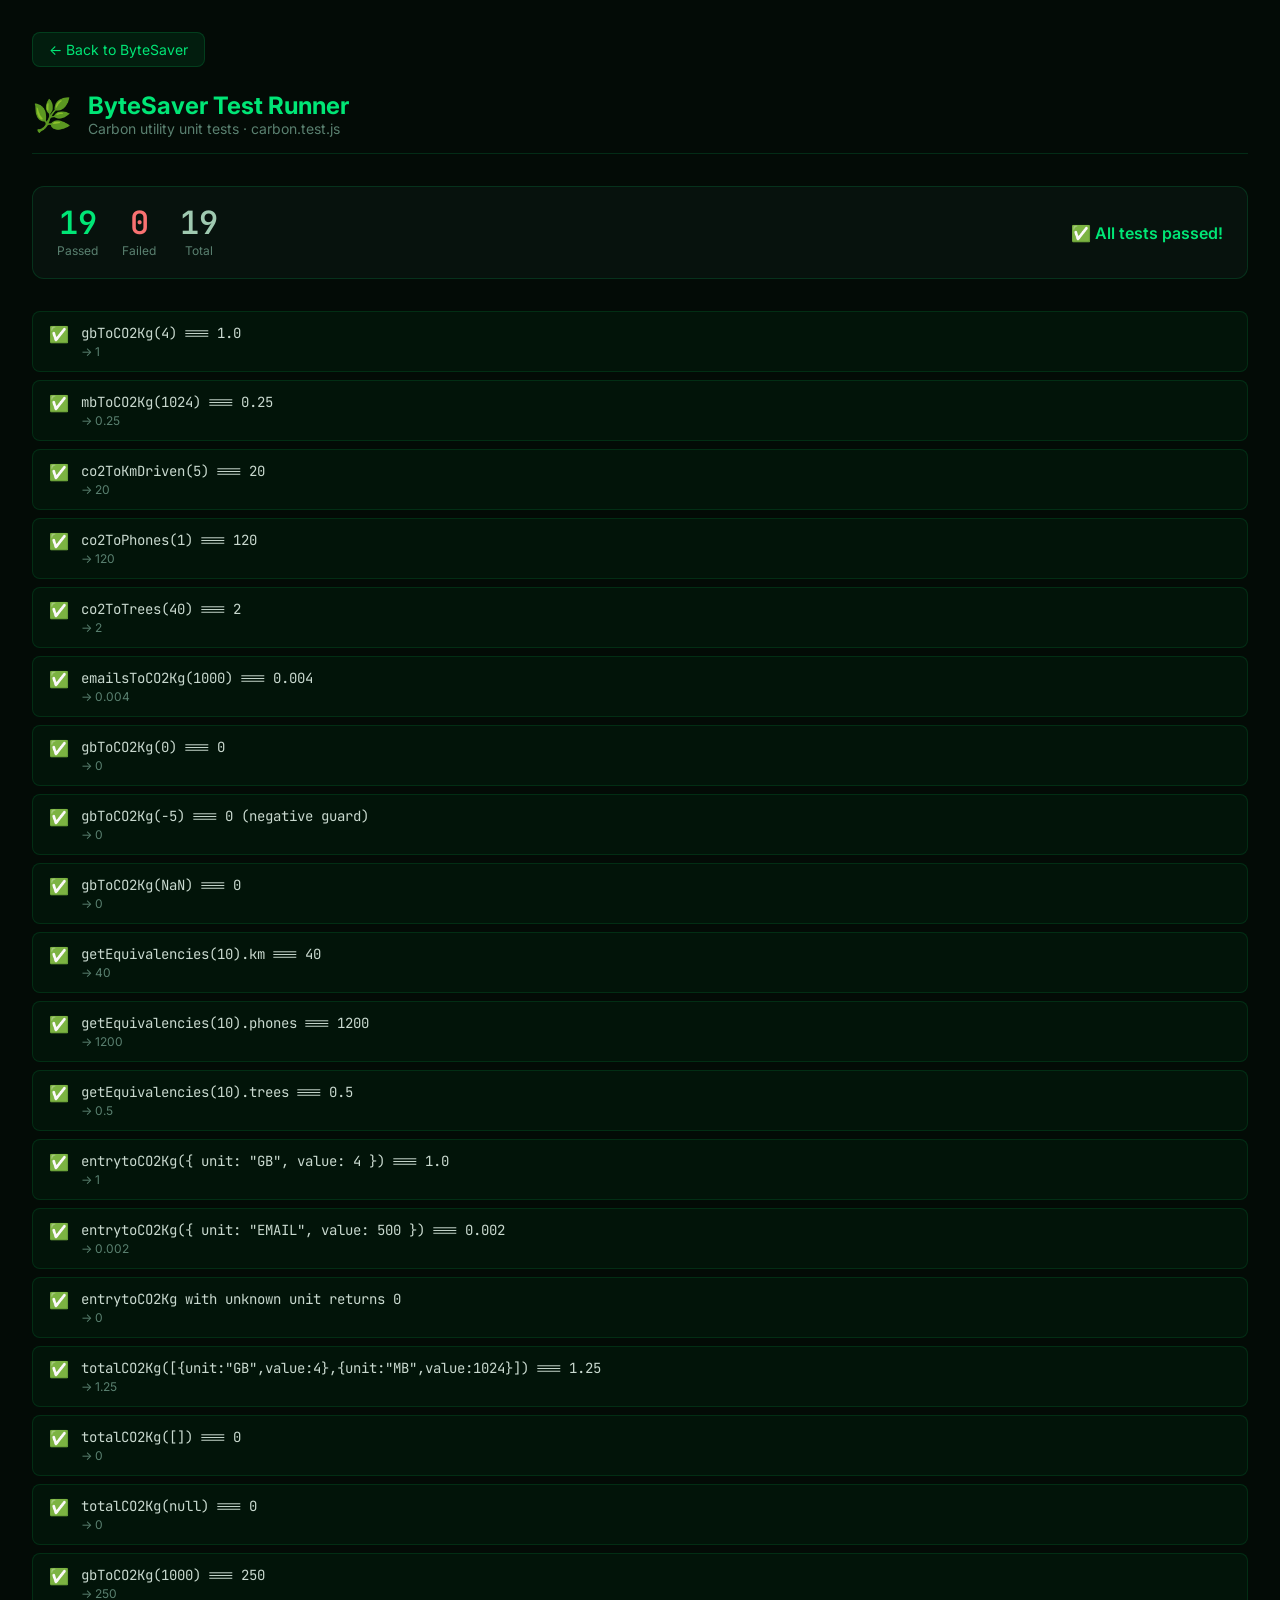
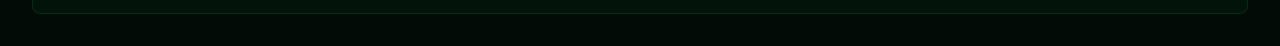
==== tests/tests.html @ 008fed0b "feat: initial release - Project ByteSaver v1.0 Gamified digital carbon footprint awareness platform." ====
<!DOCTYPE html>
<html lang="en">
<head>
  <meta charset="UTF-8"/>
  <meta name="viewport" content="width=device-width, initial-scale=1"/>
  <title>ByteSaver — Test Runner</title>
  <style>
    @import url('https://fonts.googleapis.com/css2?family=JetBrains+Mono:wght@400;600&family=Inter:wght@400;600&display=swap');
    *, *::before, *::after { box-sizing: border-box; margin: 0; padding: 0; }
    body {
      background: #030b06;
      color: #e8fdf0;
      font-family: 'Inter', sans-serif;
      padding: 2rem;
      min-height: 100vh;
    }
    .header {
      display: flex;
      align-items: center;
      gap: 1rem;
      margin-bottom: 2rem;
      padding-bottom: 1rem;
      border-bottom: 1px solid rgba(0,230,118,0.15);
    }
    h1 { font-size: 1.5rem; color: #00e676; }
    .subtitle { font-size: 0.875rem; color: #5a8070; }
    .summary {
      display: flex;
      gap: 1.5rem;
      margin-bottom: 2rem;
      padding: 1.25rem 1.5rem;
      background: rgba(9,21,16,0.8);
      border: 1px solid rgba(0,230,118,0.15);
      border-radius: 12px;
      flex-wrap: wrap;
    }
    .summary-item { text-align: center; }
    .summary-num {
      font-family: 'JetBrains Mono', monospace;
      font-size: 2rem;
      font-weight: 600;
      line-height: 1;
    }
    .summary-lbl { font-size: 0.75rem; color: #5a8070; margin-top: 4px; }
    .pass-num { color: #00e676; }
    .fail-num { color: #f87171; }
    .total-num { color: #9fc9b0; }
    .tests { display: flex; flex-direction: column; gap: 0.5rem; }
    .test {
      display: flex;
      align-items: flex-start;
      gap: 0.75rem;
      padding: 0.75rem 1rem;
      border-radius: 8px;
      font-size: 0.875rem;
      border: 1px solid transparent;
    }
    .test.pass {
      background: rgba(0,192,90,0.05);
      border-color: rgba(0,192,90,0.15);
    }
    .test.fail {
      background: rgba(248,113,113,0.05);
      border-color: rgba(248,113,113,0.2);
    }
    .test-icon { flex-shrink: 0; font-size: 1rem; }
    .test-desc { color: #c9d9cf; flex: 1; font-family: 'JetBrains Mono', monospace; }
    .test-detail { font-size: 0.75rem; color: #5a8070; margin-top: 2px; }
    .test-detail.fail-detail { color: #f87171; }
    .loading { color: #5a8070; font-style: italic; }
    .back-btn {
      display: inline-flex; align-items: center; gap: 0.5rem;
      padding: 0.5rem 1rem;
      background: rgba(0,192,90,0.1);
      border: 1px solid rgba(0,192,90,0.2);
      border-radius: 8px;
      color: #00e676;
      font-family: 'Inter', sans-serif;
      font-size: 0.875rem;
      cursor: pointer;
      text-decoration: none;
      transition: all 0.2s;
      margin-bottom: 1.5rem;
    }
    .back-btn:hover { background: rgba(0,192,90,0.15); }
  </style>
</head>
<body>
  <a href="../index.html" class="back-btn">← Back to ByteSaver</a>

  <div class="header">
    <span style="font-size:2rem">🌿</span>
    <div>
      <h1>ByteSaver Test Runner</h1>
      <div class="subtitle">Carbon utility unit tests · carbon.test.js</div>
    </div>
  </div>

  <div class="summary" id="summary">
    <div class="loading">Running tests…</div>
  </div>

  <div class="tests" id="tests-output" role="list" aria-label="Test results">
    <div class="loading">Loading…</div>
  </div>

  <script type="module">
    import { getTestResults, runSummary } from './carbon.test.js';

    const results = getTestResults();
    const { pass, fail, total } = runSummary();

    // Summary
    document.querySelector('#summary').innerHTML = `
      <div class="summary-item">
        <div class="summary-num pass-num">${pass}</div>
        <div class="summary-lbl">Passed</div>
      </div>
      <div class="summary-item">
        <div class="summary-num fail-num">${fail}</div>
        <div class="summary-lbl">Failed</div>
      </div>
      <div class="summary-item">
        <div class="summary-num total-num">${total}</div>
        <div class="summary-lbl">Total</div>
      </div>
      <div class="summary-item" style="margin-left:auto;align-self:center">
        ${fail === 0
          ? '<span style="color:#00e676;font-weight:600">✅ All tests passed!</span>'
          : `<span style="color:#f87171;font-weight:600">❌ ${fail} test${fail > 1 ? 's' : ''} failed</span>`
        }
      </div>`;

    // Individual results
    const output = document.querySelector('#tests-output');
    output.innerHTML = results.map((r) => `
      <div class="test ${r.pass ? 'pass' : 'fail'}" role="listitem" aria-label="${r.pass ? 'PASS' : 'FAIL'}: ${r.description}">
        <span class="test-icon">${r.pass ? '✅' : '❌'}</span>
        <div>
          <div class="test-desc">${r.description}</div>
          ${!r.pass
            ? `<div class="test-detail fail-detail">Expected: ${r.expected} · Got: ${r.actual}</div>`
            : `<div class="test-detail">→ ${r.actual}</div>`
          }
        </div>
      </div>`).join('');

    // Page title
    document.title = `ByteSaver Tests — ${pass}/${total} passed`;
  </script>
</body>
</html>
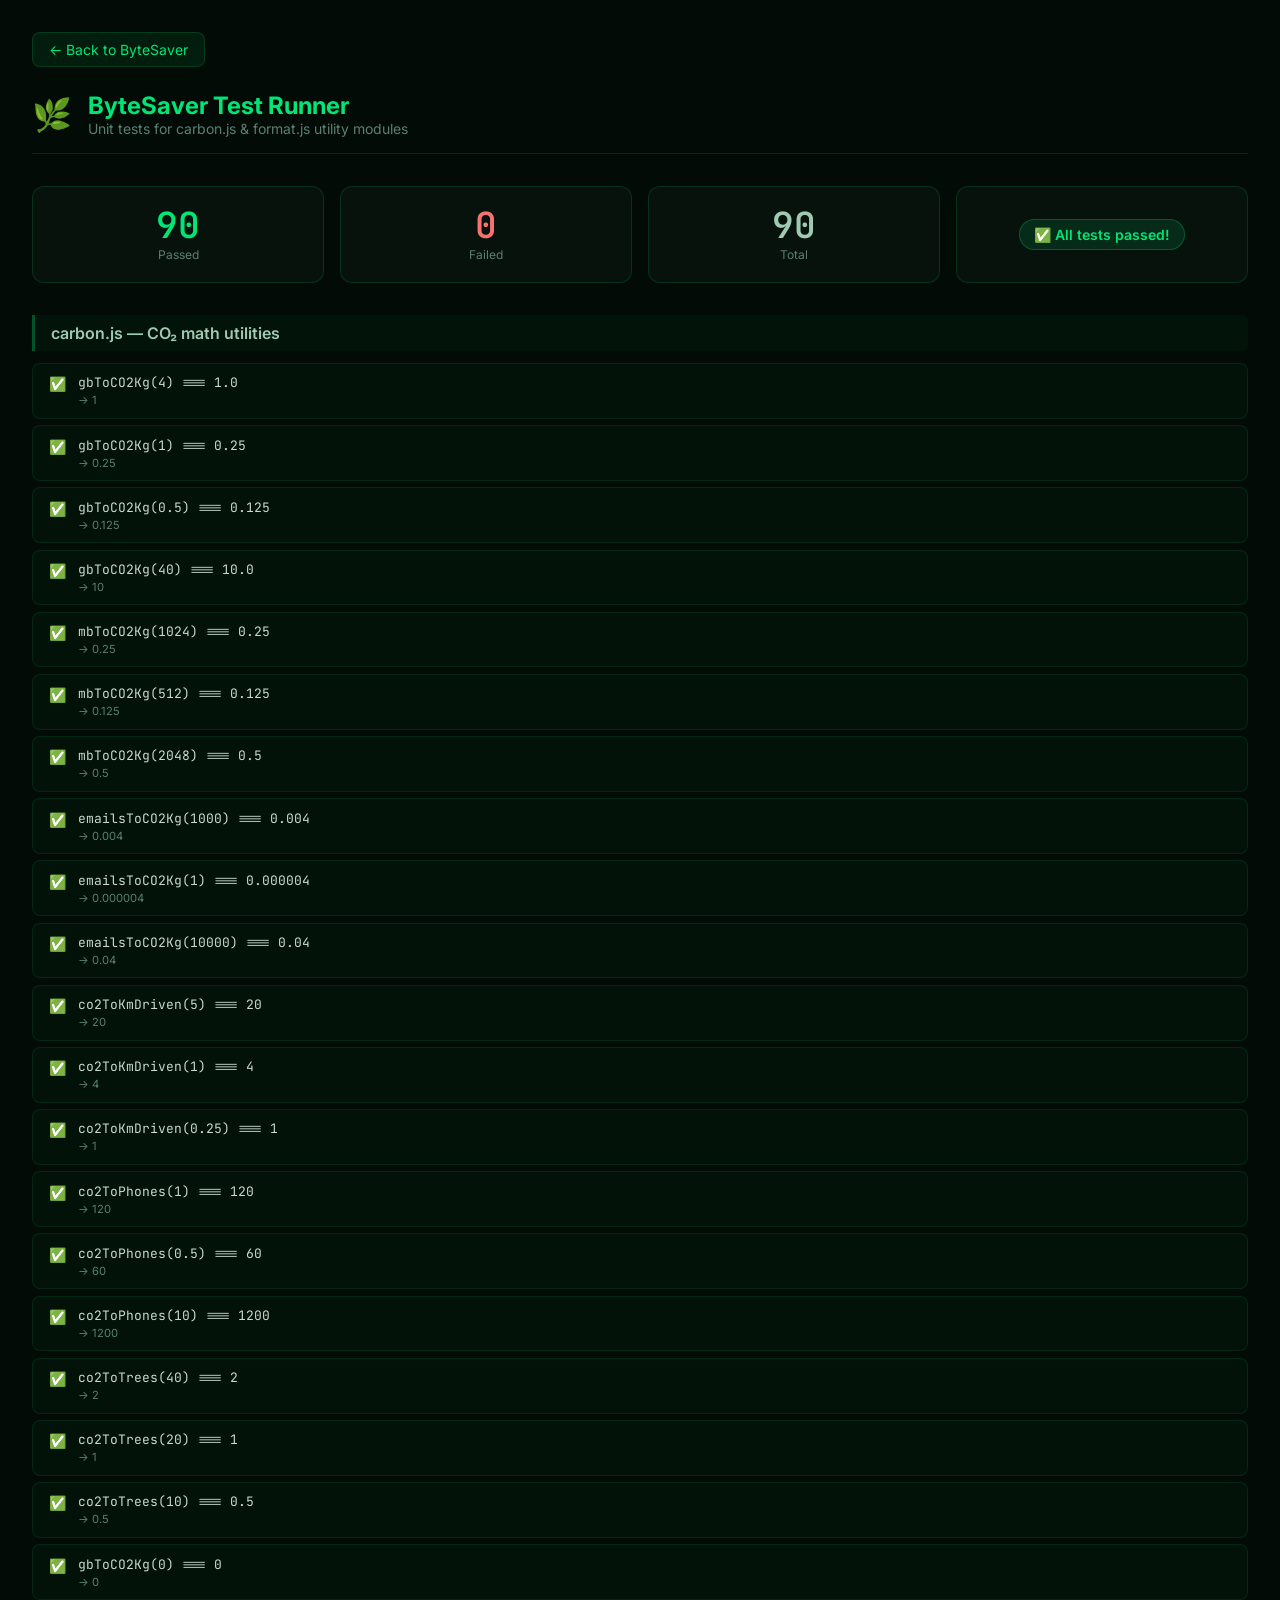
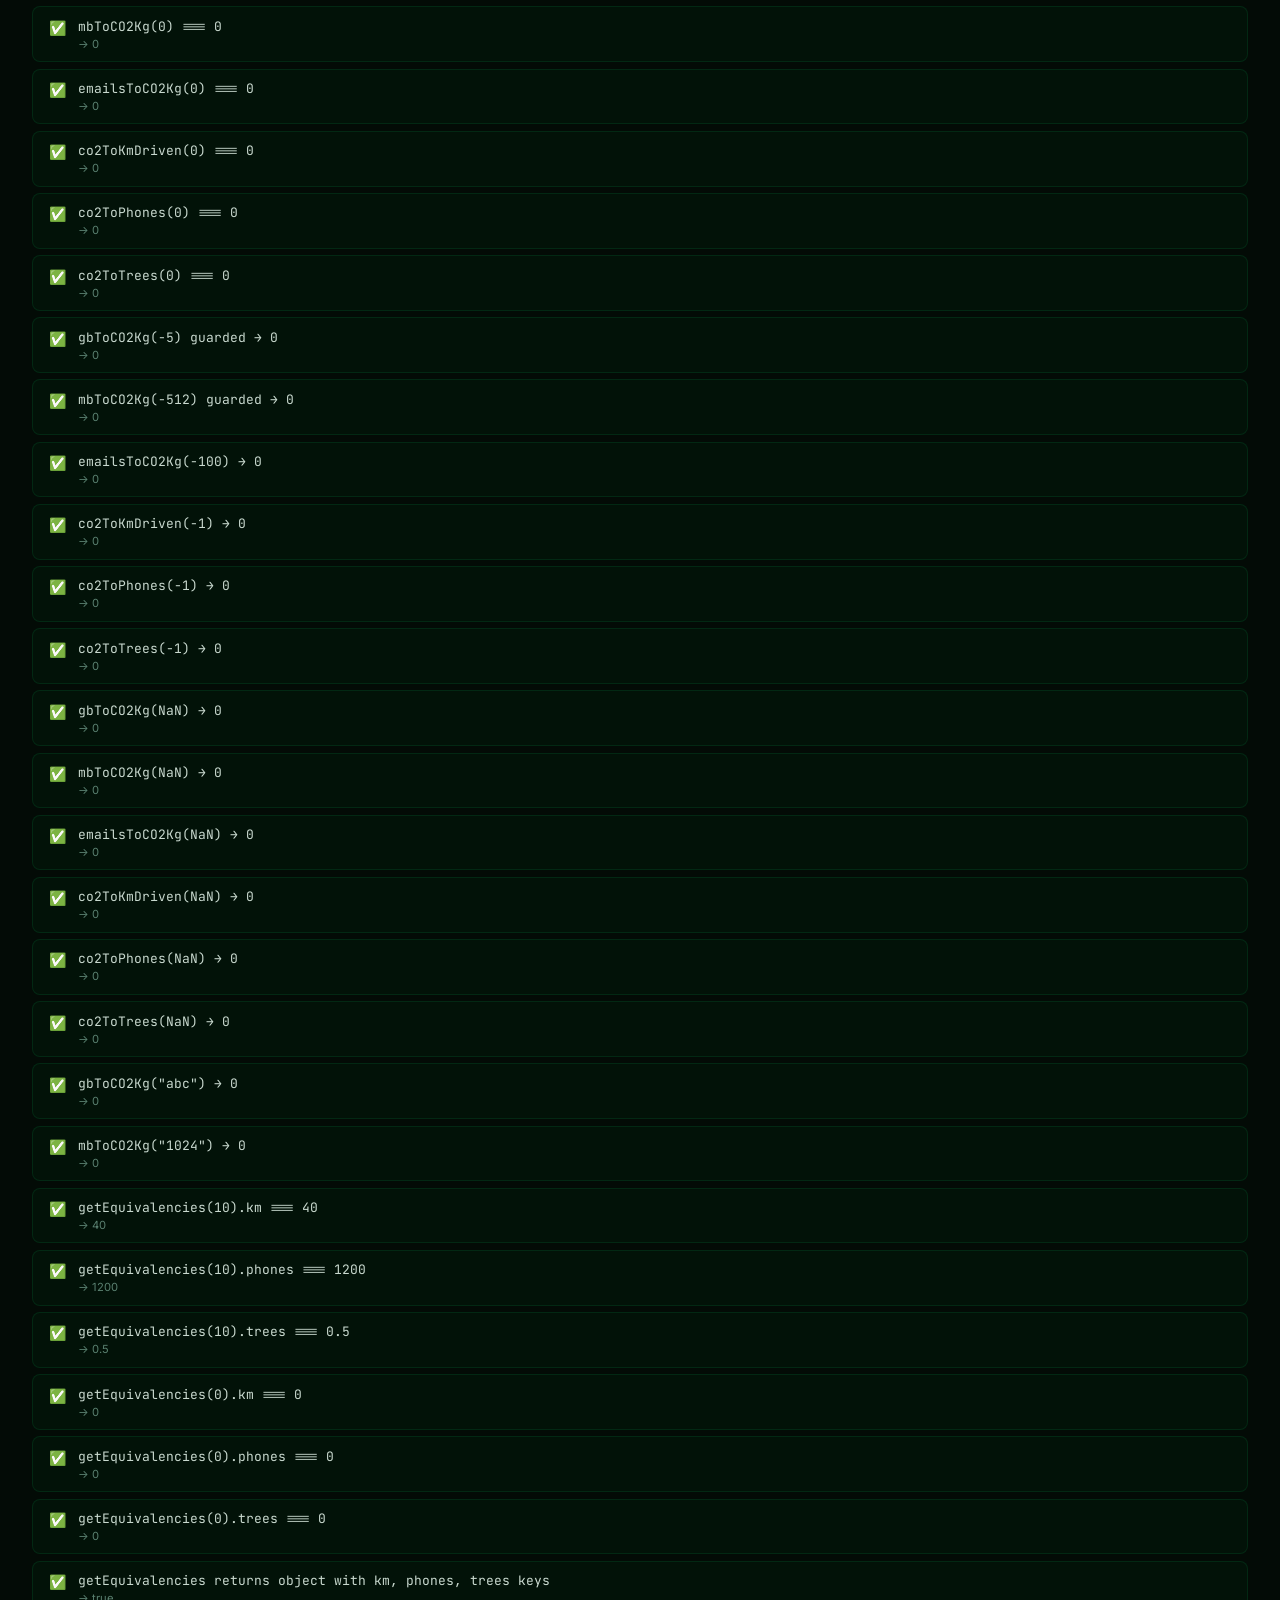
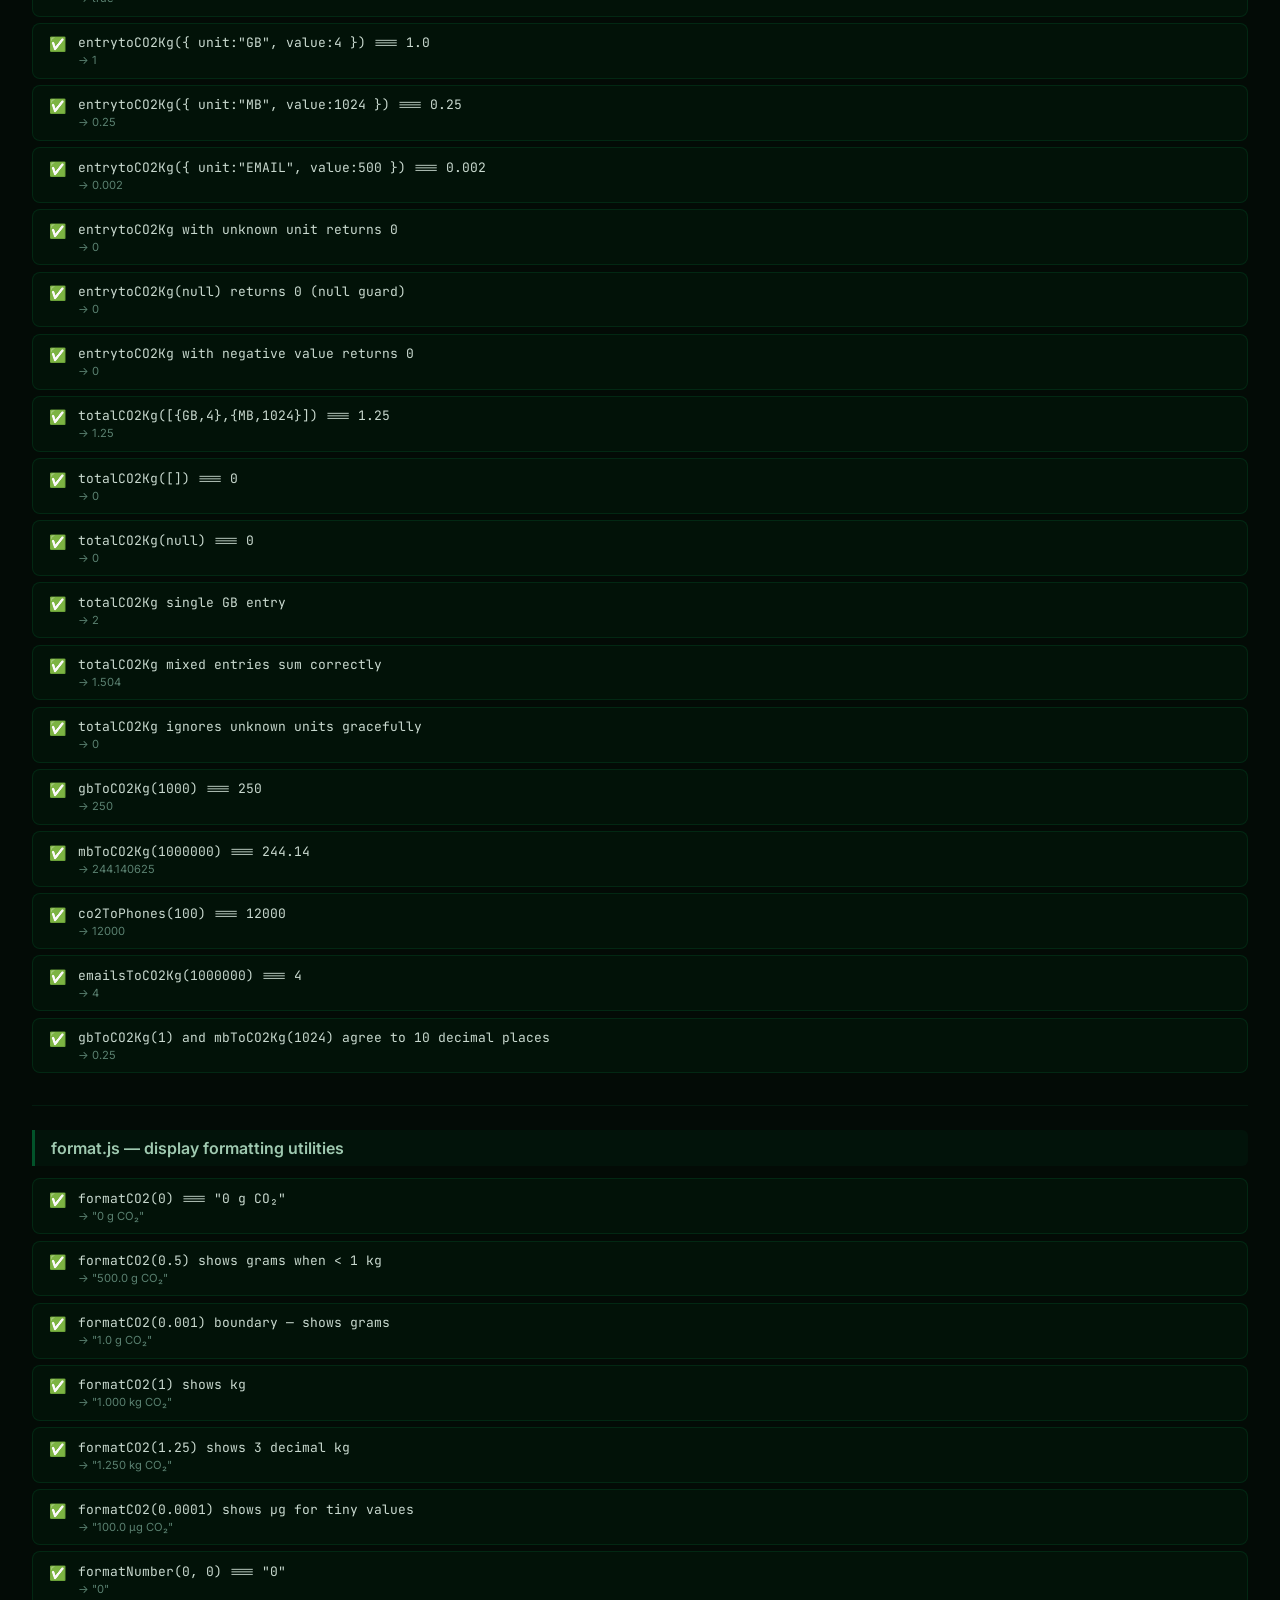
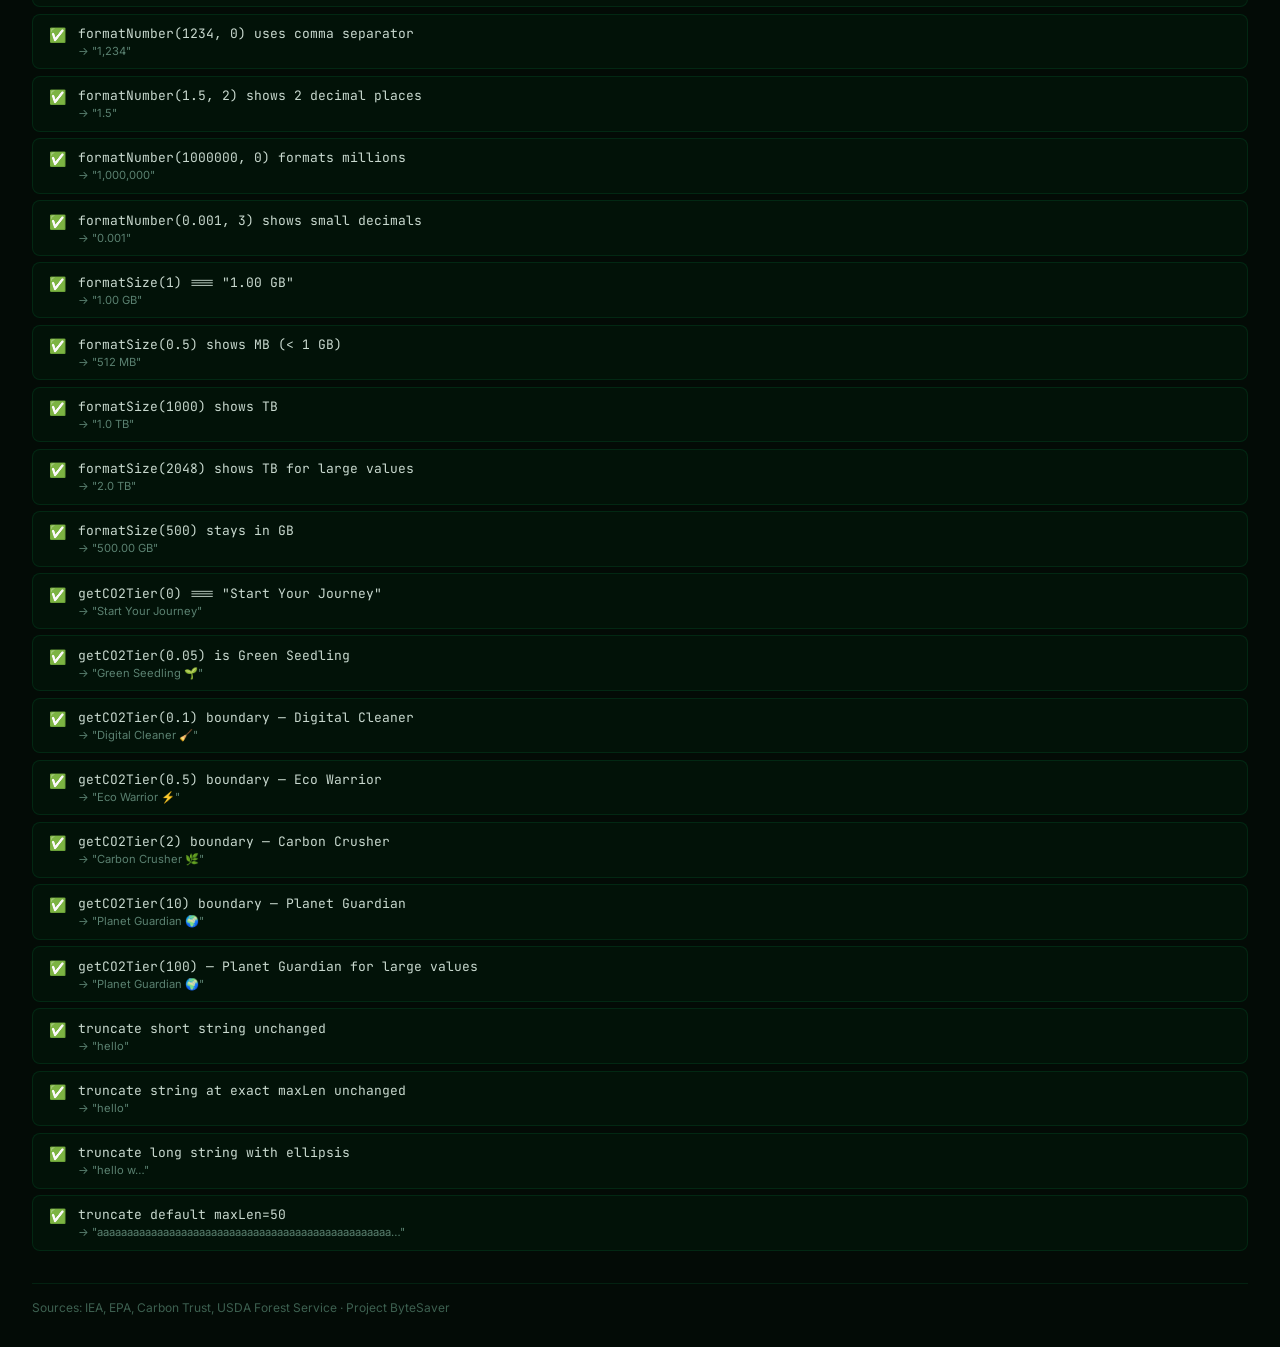
==== commit b74e6907: "test+refactor: massively expand test coverage and improve code quality Testing improvements (68 -> 9" ====
--- a/tests/tests.html
+++ b/tests/tests.html
@@ -4,6 +4,7 @@
   <meta charset="UTF-8"/>
   <meta name="viewport" content="width=device-width, initial-scale=1"/>
   <title>ByteSaver — Test Runner</title>
+  <meta name="description" content="Browser-based unit test runner for Project ByteSaver utility functions."/>
   <style>
     @import url('https://fonts.googleapis.com/css2?family=JetBrains+Mono:wght@400;600&family=Inter:wght@400;600&display=swap');
     *, *::before, *::after { box-sizing: border-box; margin: 0; padding: 0; }
@@ -23,21 +24,33 @@
       border-bottom: 1px solid rgba(0,230,118,0.15);
     }
     h1 { font-size: 1.5rem; color: #00e676; }
+    h2 {
+      font-size: 1rem;
+      font-weight: 600;
+      color: #9fc9b0;
+      margin: 1.5rem 0 0.75rem;
+      padding: 0.5rem 1rem;
+      background: rgba(0,230,118,0.04);
+      border-left: 3px solid rgba(0,230,118,0.3);
+      border-radius: 0 6px 6px 0;
+    }
     .subtitle { font-size: 0.875rem; color: #5a8070; }
-    .summary {
-      display: flex;
-      gap: 1.5rem;
+    .summary-grid {
+      display: grid;
+      grid-template-columns: repeat(auto-fit, minmax(160px, 1fr));
+      gap: 1rem;
       margin-bottom: 2rem;
+    }
+    .summary-card {
       padding: 1.25rem 1.5rem;
       background: rgba(9,21,16,0.8);
       border: 1px solid rgba(0,230,118,0.15);
       border-radius: 12px;
-      flex-wrap: wrap;
-    }
-    .summary-item { text-align: center; }
+      text-align: center;
+    }
     .summary-num {
       font-family: 'JetBrains Mono', monospace;
-      font-size: 2rem;
+      font-size: 2.25rem;
       font-weight: 600;
       line-height: 1;
     }
@@ -45,27 +58,51 @@
     .pass-num { color: #00e676; }
     .fail-num { color: #f87171; }
     .total-num { color: #9fc9b0; }
-    .tests { display: flex; flex-direction: column; gap: 0.5rem; }
+    .status-badge {
+      display: inline-flex;
+      align-items: center;
+      gap: 0.4rem;
+      padding: 0.4rem 0.9rem;
+      border-radius: 9999px;
+      font-size: 0.875rem;
+      font-weight: 600;
+    }
+    .status-badge.all-pass {
+      background: rgba(0,230,118,0.12);
+      color: #00e676;
+      border: 1px solid rgba(0,230,118,0.25);
+    }
+    .status-badge.has-fail {
+      background: rgba(248,113,113,0.1);
+      color: #f87171;
+      border: 1px solid rgba(248,113,113,0.25);
+    }
+    .tests { display: flex; flex-direction: column; gap: 0.4rem; margin-bottom: 2rem; }
     .test {
       display: flex;
       align-items: flex-start;
       gap: 0.75rem;
-      padding: 0.75rem 1rem;
+      padding: 0.65rem 1rem;
       border-radius: 8px;
-      font-size: 0.875rem;
+      font-size: 0.8125rem;
       border: 1px solid transparent;
     }
     .test.pass {
-      background: rgba(0,192,90,0.05);
-      border-color: rgba(0,192,90,0.15);
+      background: rgba(0,192,90,0.04);
+      border-color: rgba(0,192,90,0.12);
     }
     .test.fail {
       background: rgba(248,113,113,0.05);
       border-color: rgba(248,113,113,0.2);
     }
-    .test-icon { flex-shrink: 0; font-size: 1rem; }
-    .test-desc { color: #c9d9cf; flex: 1; font-family: 'JetBrains Mono', monospace; }
-    .test-detail { font-size: 0.75rem; color: #5a8070; margin-top: 2px; }
+    .test-icon { flex-shrink: 0; font-size: 0.875rem; line-height: 1.4; }
+    .test-desc {
+      color: #c9d9cf;
+      flex: 1;
+      font-family: 'JetBrains Mono', monospace;
+      word-break: break-word;
+    }
+    .test-detail { font-size: 0.7rem; color: #5a8070; margin-top: 2px; }
     .test-detail.fail-detail { color: #f87171; }
     .loading { color: #5a8070; font-style: italic; }
     .back-btn {
@@ -83,70 +120,110 @@
       margin-bottom: 1.5rem;
     }
     .back-btn:hover { background: rgba(0,192,90,0.15); }
+    .suite-divider { border: none; border-top: 1px solid rgba(0,230,118,0.08); margin: 1.5rem 0 0; }
+    .footer {
+      margin-top: 2rem;
+      padding-top: 1rem;
+      border-top: 1px solid rgba(0,230,118,0.1);
+      font-size: 0.75rem;
+      color: #3d6050;
+    }
   </style>
 </head>
 <body>
-  <a href="../index.html" class="back-btn">← Back to ByteSaver</a>
-
-  <div class="header">
-    <span style="font-size:2rem">🌿</span>
+  <a href="../index.html" class="back-btn" aria-label="Back to ByteSaver app">← Back to ByteSaver</a>
+
+  <div class="header" role="banner">
+    <span style="font-size:2rem" aria-hidden="true">🌿</span>
     <div>
       <h1>ByteSaver Test Runner</h1>
-      <div class="subtitle">Carbon utility unit tests · carbon.test.js</div>
+      <div class="subtitle">Unit tests for carbon.js &amp; format.js utility modules</div>
     </div>
   </div>
 
-  <div class="summary" id="summary">
+  <!-- Combined summary -->
+  <div class="summary-grid" id="summary" aria-label="Test summary" aria-live="polite">
     <div class="loading">Running tests…</div>
   </div>
 
-  <div class="tests" id="tests-output" role="list" aria-label="Test results">
+  <!-- carbon.js suite -->
+  <h2 id="suite-carbon-title">carbon.js — CO₂ math utilities</h2>
+  <div class="tests" id="suite-carbon" role="list" aria-labelledby="suite-carbon-title">
     <div class="loading">Loading…</div>
   </div>
 
+  <hr class="suite-divider"/>
+
+  <!-- format.js suite -->
+  <h2 id="suite-format-title">format.js — display formatting utilities</h2>
+  <div class="tests" id="suite-format" role="list" aria-labelledby="suite-format-title">
+    <div class="loading">Loading…</div>
+  </div>
+
+  <footer class="footer">
+    <p>Sources: IEA, EPA, Carbon Trust, USDA Forest Service · Project ByteSaver</p>
+  </footer>
+
   <script type="module">
-    import { getTestResults, runSummary } from './carbon.test.js';
-
-    const results = getTestResults();
-    const { pass, fail, total } = runSummary();
-
-    // Summary
+    import { getTestResults as carbonResults, runSummary as carbonSummary } from './carbon.test.js';
+    import { getTestResults as formatResults, runSummary as formatSummary } from './format.test.js';
+
+    /**
+     * Renders a list of test result objects into a container element.
+     * @param {HTMLElement} container
+     * @param {Array<{description:string, actual:*, expected:*, pass:boolean}>} results
+     */
+    function renderSuite(container, results) {
+      container.innerHTML = results.map((r) => `
+        <div class="test ${r.pass ? 'pass' : 'fail'}" role="listitem"
+             aria-label="${r.pass ? 'PASS' : 'FAIL'}: ${r.description}">
+          <span class="test-icon" aria-hidden="true">${r.pass ? '✅' : '❌'}</span>
+          <div>
+            <div class="test-desc">${r.description}</div>
+            ${!r.pass
+              ? `<div class="test-detail fail-detail">Expected: ${JSON.stringify(r.expected)} · Got: ${JSON.stringify(r.actual)}</div>`
+              : `<div class="test-detail">→ ${JSON.stringify(r.actual)}</div>`
+            }
+          </div>
+        </div>`).join('');
+    }
+
+    // Run suites
+    const cResults = carbonResults();
+    const fResults = formatResults();
+    const cSum     = carbonSummary();
+    const fSum     = formatSummary();
+
+    const totalPass = cSum.pass + fSum.pass;
+    const totalFail = cSum.fail + fSum.fail;
+    const totalAll  = cSum.total + fSum.total;
+
+    // Combined summary cards
     document.querySelector('#summary').innerHTML = `
-      <div class="summary-item">
-        <div class="summary-num pass-num">${pass}</div>
+      <div class="summary-card">
+        <div class="summary-num pass-num">${totalPass}</div>
         <div class="summary-lbl">Passed</div>
       </div>
-      <div class="summary-item">
-        <div class="summary-num fail-num">${fail}</div>
+      <div class="summary-card">
+        <div class="summary-num fail-num">${totalFail}</div>
         <div class="summary-lbl">Failed</div>
       </div>
-      <div class="summary-item">
-        <div class="summary-num total-num">${total}</div>
+      <div class="summary-card">
+        <div class="summary-num total-num">${totalAll}</div>
         <div class="summary-lbl">Total</div>
       </div>
-      <div class="summary-item" style="margin-left:auto;align-self:center">
-        ${fail === 0
-          ? '<span style="color:#00e676;font-weight:600">✅ All tests passed!</span>'
-          : `<span style="color:#f87171;font-weight:600">❌ ${fail} test${fail > 1 ? 's' : ''} failed</span>`
-        }
+      <div class="summary-card" style="display:flex;align-items:center;justify-content:center">
+        <span class="status-badge ${totalFail === 0 ? 'all-pass' : 'has-fail'}">
+          ${totalFail === 0 ? '✅ All tests passed!' : `❌ ${totalFail} test${totalFail > 1 ? 's' : ''} failed`}
+        </span>
       </div>`;
 
-    // Individual results
-    const output = document.querySelector('#tests-output');
-    output.innerHTML = results.map((r) => `
-      <div class="test ${r.pass ? 'pass' : 'fail'}" role="listitem" aria-label="${r.pass ? 'PASS' : 'FAIL'}: ${r.description}">
-        <span class="test-icon">${r.pass ? '✅' : '❌'}</span>
-        <div>
-          <div class="test-desc">${r.description}</div>
-          ${!r.pass
-            ? `<div class="test-detail fail-detail">Expected: ${r.expected} · Got: ${r.actual}</div>`
-            : `<div class="test-detail">→ ${r.actual}</div>`
-          }
-        </div>
-      </div>`).join('');
-
-    // Page title
-    document.title = `ByteSaver Tests — ${pass}/${total} passed`;
+    // Per-suite results
+    renderSuite(document.querySelector('#suite-carbon'), cResults);
+    renderSuite(document.querySelector('#suite-format'), fResults);
+
+    // Dynamic page title
+    document.title = `ByteSaver Tests — ${totalPass}/${totalAll} passed`;
   </script>
 </body>
 </html>
